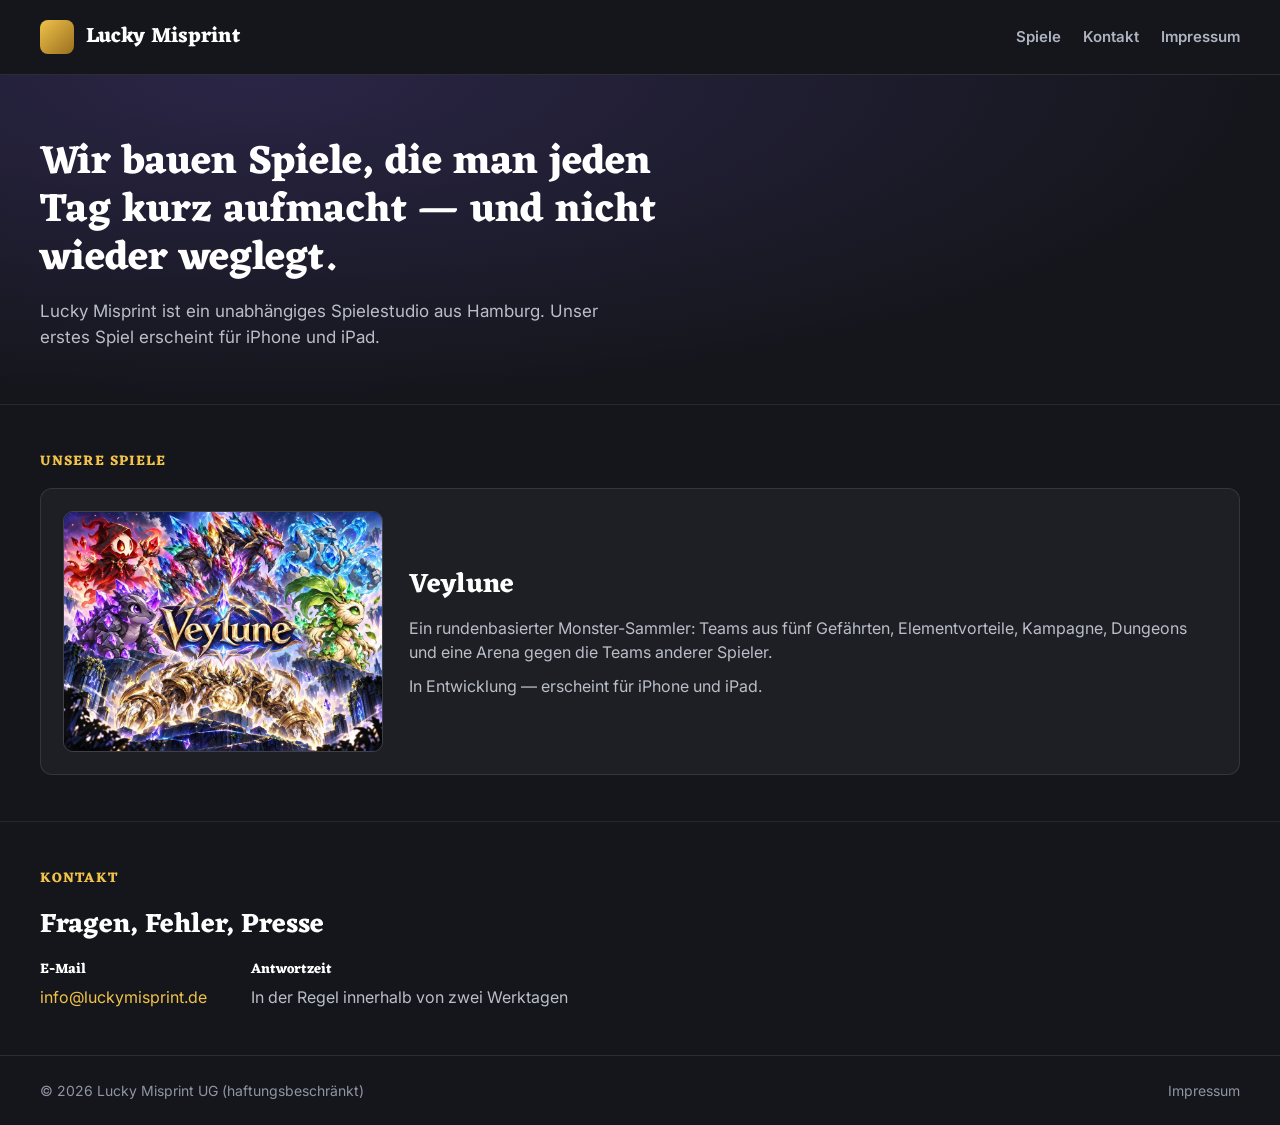
==== index.html @ 0a8ca7f2 "Add files via upload" ====
<!doctype html>
<html lang="de">
<head>
<meta charset="utf-8">
<meta name="viewport" content="width=device-width, initial-scale=1">
<title>Lucky Misprint — Spielestudio aus Hamburg</title>
<meta name="description" content="Lucky Misprint UG (haftungsbeschränkt) ist ein unabhängiges Spielestudio aus Hamburg. Unser erstes Spiel Veylune erscheint für iPhone und iPad.">
<link rel="stylesheet" href="stil.css">
</head>
<body>

<header class="kopf">
  <a class="marke" href="index.html"><span class="logo"></span><span class="firma">Lucky Misprint</span></a>
  <nav class="nav">
    <a href="#spiele">Spiele</a>
    <a href="#kontakt">Kontakt</a>
    <a href="impressum.html">Impressum</a>
  </nav>
</header>

<section class="held">
  <h1>Wir bauen Spiele, die man jeden Tag kurz aufmacht — und nicht wieder weglegt.</h1>
  <p>Lucky Misprint ist ein unabhängiges Spielestudio aus Hamburg. Unser erstes Spiel erscheint für iPhone und iPad.</p>
</section>

<section class="abschnitt" id="spiele">
  <div class="ueber">Unsere Spiele</div>
  <article class="spiel">
    <img class="spielbild" src="veylune-keyart.jpg" alt="Veylune — Schlüsselgrafik mit vier Monstern und dem Schriftzug Veylune">
    <div class="spieltext">
      <h2>Veylune</h2>
      <p>Ein rundenbasierter Monster-Sammler: Teams aus fünf Gefährten, Elementvorteile, Kampagne, Dungeons und eine Arena gegen die Teams anderer Spieler.</p>
      <p class="status">In Entwicklung — erscheint für iPhone und iPad.</p>
    </div>
  </article>
</section>

<section class="abschnitt" id="kontakt">
  <div class="ueber">Kontakt</div>
  <h2>Fragen, Fehler, Presse</h2>
  <div class="kontakt">
    <div><b>E-Mail</b><a href="mailto:info@luckymisprint.de">info@luckymisprint.de</a></div>
    <div><b>Antwortzeit</b>In der Regel innerhalb von zwei Werktagen</div>
  </div>
</section>

<footer class="fuss">
  <span>© 2026 Lucky Misprint UG (haftungsbeschränkt)</span>
  <span class="rechts"><a href="impressum.html">Impressum</a></span>
</footer>

</body>
</html>
---- stil.css ----
@import url('https://fonts.googleapis.com/css2?family=Eczar:wght@600;700&family=Inter:wght@400;500;600;700&display=swap');

*{box-sizing:border-box;margin:0;padding:0}
body{background:#15161c;color:#e8e8ee;font-family:Inter,system-ui,sans-serif;line-height:1.5}
a{color:inherit}

.kopf{display:flex;align-items:center;gap:14px;padding:20px 40px;border-bottom:1px solid rgba(255,255,255,.1);flex-wrap:wrap}
.marke{display:flex;align-items:center;gap:12px;text-decoration:none}
.logo{width:34px;height:34px;border-radius:8px;background:linear-gradient(135deg,#f0c24a,#9a6f1e);flex:none}
.firma{font-family:Eczar,serif;font-size:21px;font-weight:700;color:#fff}
.nav{margin-left:auto;display:flex;gap:22px;font-size:15px;font-weight:600}
.nav a{color:#aeb4bf;text-decoration:none}
.nav a:hover{color:#f0c24a}

.held{padding:64px 40px 54px;background:radial-gradient(ellipse at 20% 0%,#2a2546,#15161c 70%)}
.held h1{font-family:Eczar,serif;font-size:40px;font-weight:700;color:#fff;line-height:1.2;max-width:640px}
.held p{font-size:17px;color:#b9bec8;margin-top:16px;max-width:580px}

.abschnitt{padding:46px 40px;border-top:1px solid rgba(255,255,255,.08)}
.ueber{font-family:Eczar,serif;font-size:14px;color:#f0c24a;font-weight:700;letter-spacing:.08em;text-transform:uppercase;margin-bottom:16px}
h2{font-family:Eczar,serif;font-size:27px;color:#fff;font-weight:700;margin-bottom:14px}

.spiel{display:flex;gap:26px;align-items:center;background:rgba(255,255,255,.04);border:1px solid rgba(255,255,255,.1);border-radius:12px;padding:22px;flex-wrap:wrap}
.spielbild{width:320px;border-radius:10px;border:1px solid rgba(255,255,255,.15);display:block;height:auto;flex:none}
.spieltext{flex:1;min-width:260px}
.spieltext h2{margin-bottom:10px}
.spieltext p{font-size:16px;color:#b9bec8}
.status{color:#8f96a2;font-size:15px;margin-top:10px}

.kontakt{display:flex;gap:44px;flex-wrap:wrap}
.kontakt div{font-size:16px;color:#b9bec8}
.kontakt b{display:block;color:#fff;font-size:14px;margin-bottom:5px;font-family:Eczar,serif}
.kontakt a{color:#f0c24a;text-decoration:none}

.inhalt{padding:46px 40px;max-width:760px}
.inhalt h1{font-family:Eczar,serif;font-size:32px;color:#fff;margin-bottom:22px}
.inhalt h2{font-size:20px;margin:26px 0 10px}
.inhalt p{font-size:16px;color:#c3c8d2;margin-bottom:10px}
.inhalt .platzhalter{color:#f0c24a;font-weight:600}
.inhalt a{color:#f0c24a;text-decoration:none}

.fuss{padding:24px 40px;border-top:1px solid rgba(255,255,255,.1);display:flex;gap:24px;font-size:14px;color:#8f96a2;flex-wrap:wrap}
.fuss .rechts{margin-left:auto}
.fuss a{text-decoration:none}

@media (max-width:700px){
  .held h1{font-size:29px}
  .kopf,.held,.abschnitt,.inhalt,.fuss{padding-left:20px;padding-right:20px}
  .spielbild{width:100%}
  .nav{width:100%;margin-left:0;margin-top:10px;gap:16px}
}
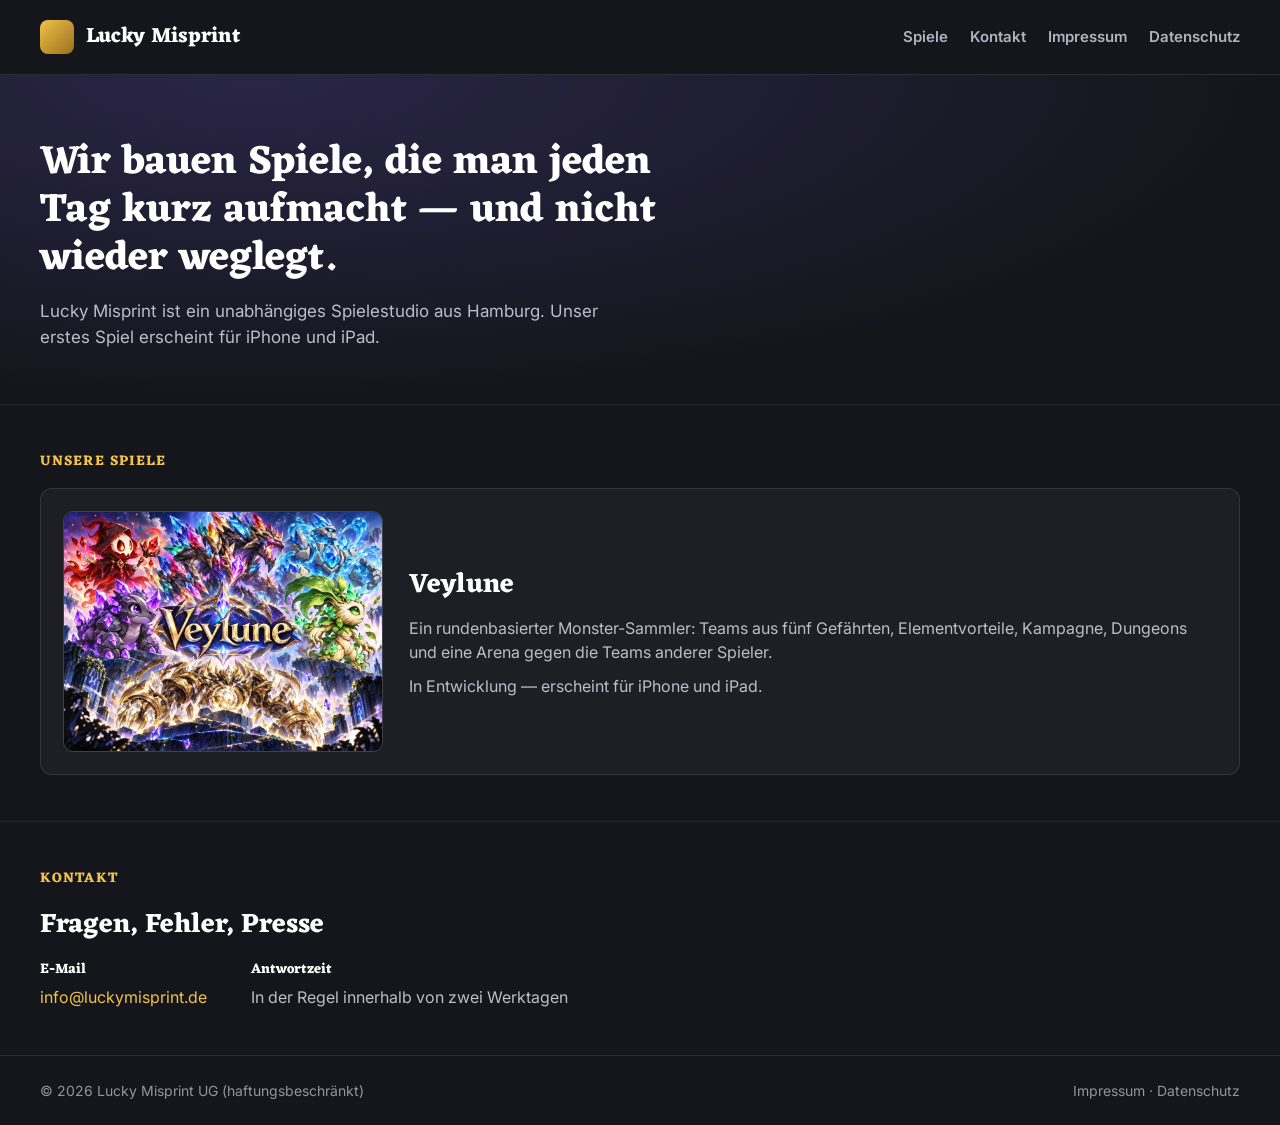
==== commit fa5c9fd6: "Add files via upload" ====
--- a/index.html
+++ b/index.html
@@ -15,6 +15,7 @@
     <a href="#spiele">Spiele</a>
     <a href="#kontakt">Kontakt</a>
     <a href="impressum.html">Impressum</a>
+    <a href="datenschutz.html">Datenschutz</a>
   </nav>
 </header>
 
@@ -46,7 +47,7 @@
 
 <footer class="fuss">
   <span>© 2026 Lucky Misprint UG (haftungsbeschränkt)</span>
-  <span class="rechts"><a href="impressum.html">Impressum</a></span>
+  <span class="rechts"><a href="impressum.html">Impressum</a> · <a href="datenschutz.html">Datenschutz</a></span>
 </footer>
 
 </body>
